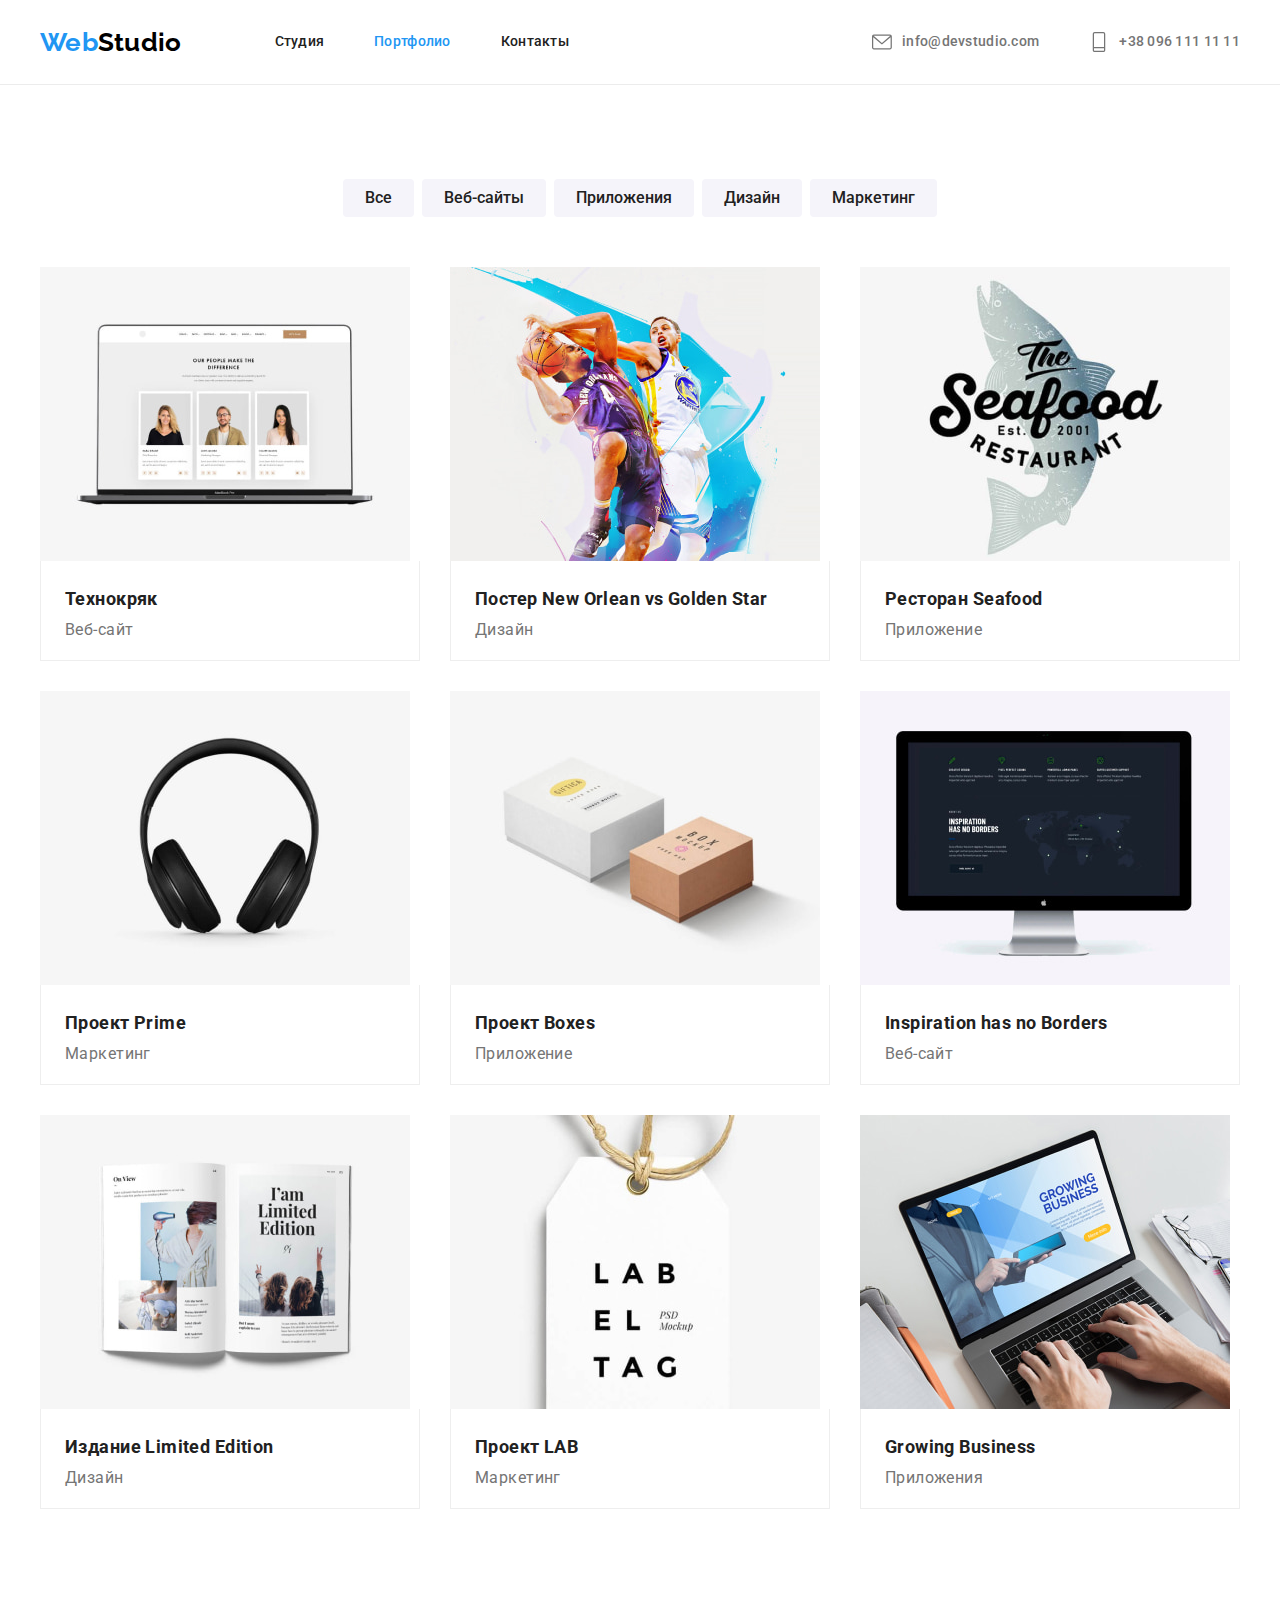
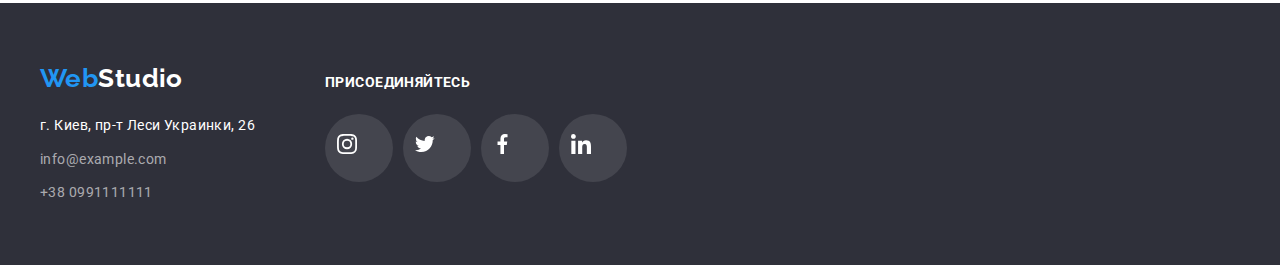
==== portfolio.html @ 500a4373 "Initial commit" ====
<!DOCTYPE html>
<html lang="ru">

<head>
  <meta charset="UTF-8" />
  <meta http-equiv="X-UA-Compatible" content="IE=edge" />
  <meta name="viewport" content="width=device-width, initial-scale=1.0" />
  <title>WebStudio</title>
  <link href="https://fonts.googleapis.com/css2?family=Raleway:wght@700&family=Roboto:wght@400;500;700;900&display=swap"
    rel="stylesheet" />
  <link rel="stylesheet" href="https://cdnjs.cloudflare.com/ajax/libs/modern-normalize/1.1.0/modern-normalize.min.css"
    integrity="sha512-wpPYUAdjBVSE4KJnH1VR1HeZfpl1ub8YT/NKx4PuQ5NmX2tKuGu6U/JRp5y+Y8XG2tV+wKQpNHVUX03MfMFn9Q=="
    crossorigin="anonymous" referrerpolicy="no-referrer" />
  <link rel="stylesheet" href="./css/styles.css" />
</head>

<body>
  <!--header-->
  <header class="header">
    <div class="container container-header">
      <a href="/" class="logo logo-header">Web<span class="logo-black">Studio</span></a>
      <nav>
        <ul class="header-list-nav list">
          <li class="item">
            <a class="link header-list-link" href="./index.html">Студия</a>
          </li>
          <li class="item">
            <a class="link header-list-link current" href="./portfolio.html">Портфолио</a>
          </li>
          <li class="item">
            <a class="link header-list-link" href="">Контакты</a>
          </li>
        </ul>
      </nav>
      <ul class="header-list-info list">
        <li class="item">
          <a href="mailto:info@devstudio.com" class="link header-list-link">
            <svg class="icon icon-info" width="16px" height="12px">
              <use href="./images/icons.svg#icon-envelope"></use>
            </svg>info@devstudio.com</a>
        </li>
        <li class="item">
          <a href="tel:+380961111111" class="link header-list-link">
            <svg class="icon icon-info" width="10px" height="16px">
              <use href="./images/icons.svg#icon-phone"></use>
            </svg>+38 096 111 11 11</a>
        </li>
      </ul>
    </div>
  </header>
  <!-- мейн -->
  <main>
    <section class="section">
      <div class="container">
        <h1 class="visually-hidden">Портфолио</h1>

        <ul class="list filter-list">
          <li class="filter-item">
            <button class="filter-button btn" type="button">Все</button>
          </li>
          <li class="filter-item">
            <button class="filter-button btn" type="button">Веб-сайты</button>
          </li>
          <li class="filter-item">
            <button class="filter-button btn" type="button">Приложения</button>
          </li>
          <li class="filter-item">
            <button class="filter-button btn" type="button">Дизайн</button>
          </li>
          <li class="filter-item">
            <button class="filter-button btn" type="button">Маркетинг</button>
          </li>
        </ul>

        <ul class="list card-set portfolio-list">
          <li class="portfolio-item">
            <a class="link portfolio-link" href="">
              <img width="370" height="294" src="./images/portfolio-1.jpg" alt="Веб-сайт Технокряк" />
              <div class="container-portfolio">
                <h2 class="portfolio-title">Технокряк</h2>
                <p class="portfolio-paragraph">Веб-сайт</p>
              </div>
            </a>
          </li>
          <li class="portfolio-item">
            <a class="link portfolio-link" href="">
              <img width="370" height="294" src="./images/portfolio-2.jpg" alt="Постер New Orlean vs Golden Star" />
              <div class="container-portfolio">
                <h2 class="portfolio-title">Постер New Orlean vs Golden Star</h2>
                <p class="portfolio-paragraph">Дизайн</p>
              </div>
            </a>
          </li>
          <li class="portfolio-item">
            <a class="link portfolio-link" href="">
              <img width="370" height="294" src="./images/portfolio-3.jpg" alt="Приложения ресторан Seafood" />
              <div class="container-portfolio">
                <h2 class="portfolio-title">Ресторан Seafood</h2>
                <p class="portfolio-paragraph">Приложение</p>
              </div>
            </a>
          </li>
          <li class="portfolio-item">
            <a class="link portfolio-link" href="">
              <img width="370" height="294" src="./images/portfolio-4.jpg" alt="Проект Prime" />
              <div class="container-portfolio">
                <h2 class="portfolio-title">Проект Prime</h2>
                <p class="portfolio-paragraph">Маркетинг</p>
              </div>
            </a>
          </li>
          <li class="portfolio-item">
            <a class="link portfolio-link" href="">
              <img width="370" height="294" src="./images/portfolio-5.jpg" alt="Приложения проект Boxes" />
              <div class="container-portfolio">
                <h2 class="portfolio-title">Проект Boxes</h2>
                <p class="portfolio-paragraph">Приложение</p>
              </div>
            </a>
          </li>
          <li class="portfolio-item">
            <a class="link portfolio-link" href="">
              <img width="370" height="294" src="./images/portfolio-6.jpg" alt="Веб-сайт Inspiration has no Borders" />
              <div class="container-portfolio">
                <h2 class="portfolio-title">Inspiration has no Borders</h2>
                <p class="portfolio-paragraph">Веб-сайт</p>
              </div>
            </a>
          </li>
          <li class="portfolio-item">
            <a class="link portfolio-link" href="">
              <img width="370" height="294" src="./images/portfolio-7.jpg" alt="Издание Limited Edition" />
              <div class="container-portfolio">
                <h2 class="portfolio-title">Издание Limited Edition</h2>
                <p class="portfolio-paragraph">Дизайн</p>
              </div>
            </a>
          </li>
          <li class="portfolio-item">
            <a class="link portfolio-link" href="">
              <img width="370" height="294" src="./images/portfolio-8.jpg" alt="Проект LAB" />
              <div class="container-portfolio">
                <h2 class="portfolio-title">Проект LAB</h2>
                <p class="portfolio-paragraph">Маркетинг</p>
              </div>
            </a>
          </li>
          <li class="portfolio-item">
            <a class="link portfolio-link" href="">
              <img width="370" height="294" src="./images/portfolio-9.jpg" alt="Приложения Growing Business" />
              <div class="container-portfolio">
                <h2 class="portfolio-title">Growing Business</h2>
                <p class="portfolio-paragraph">Приложения</p>
              </div>
            </a>
          </li>
        </ul>
      </div>
    </section>
  </main>
  <!-- Футер -->
  <footer class="footer">
    <div class="container">
      <ul class="list main-list-footer">
        <li>
          <a class="logo logo-footer" href="/">Web<span class="logo-white">Studio</span></a>
          <address class="footer-address">
            <ul class="list list-footer">
              <li class="item">
                <a class="link footer-link-map" href="https://goo.gl/maps/iJicYnpqkKLWsowK6" target="_blank"
                  rel="noopener noreferrer">г. Киев, пр-т Леси Украинки, 26</a>
              </li>
              <li class="item">
                <a class="link footer-link-info" href="mailto:info@example.com">info@example.com</a>
              </li>
              <li class="item">
                <a class="link footer-link-info" href="tel:+380991111111">+38 0991111111</a>
              </li>
            </ul>
          </address>
        </li>
        <li>
          <p class="footer-title-info">присоединяйтесь</p>
          <ul class="list list-social">
            <li>
              <a class="link-social" href=""><svg class="icon">
                  <use href="./images/icons.svg#icon-instagram"></use>
                </svg></a>
            </li>
            <li>
              <a class="link-social" href=""><svg class="icon">
                  <use href="./images/icons.svg#icon-twitter"></use>
                </svg></a>
            </li>
            <li>
              <a class="link-social" href=""><svg class="icon">
                  <use href="./images/icons.svg#icon-facebook"></use>
                </svg></a>
            </li>
            <li>
              <a class="link-social" href=""><svg class="icon">
                  <use href="./images/icons.svg#icon-linkedin"></use>
                </svg></a>
            </li>
          </ul>
        </li>
      </ul>
    </div>
  </footer>
</body>

</html>
---- css/styles.css ----
/*Всі коліри тексту 1-ого макету: 
1. #212121 (black)
2. #2196F3 (blue)
3. #FFFFFF (white)
4. #757575 (gray)*/
:root {
  --brand-color-1: #212121;
  --brand-color-2: #2196f3;
  --primary-bg-color: #ffffff;
  --secondary-bg-color: #2f303a;
  --tertiary-bg-color: #f5f4fa;
  --paragraph-color: #757575;
  --icons-color: #afb1b8;
}
.list {
  margin: 0;
  padding: 0;
  list-style: none;
}
h1,
h2,
h3,
h4,
h5,
h6,
p,
ul {
  margin: 0;
}

body {
  color: var(--paragraph-color);
  font-family: Roboto, sans-serif;
  font-size: 14px;
  line-height: 1.75;
  letter-spacing: 0.03em;
  margin: 0;
}
/* header */
.logo {
  color: var(--brand-color-2);
  text-decoration: none;
  font-family: 'Raleway';
  font-weight: 700;
  font-size: 26px;
  line-height: 1.19;
}
.logo-header {
  margin-right: 93px;
}
.logo-black {
  color: #000000;
}
.header-link-logo-text,
.footer-link-logo-text {
  color: var(--brand-color-2);
  font-family: Raleway sans-serif;
}

.header {
  font-weight: 500;
  line-height: 1.14;
  letter-spacing: 0.02em;
  border-bottom: 1px solid #ececec;
}
.link {
  text-decoration: none;
  color: currentColor;
}
.header-list-link:hover,
.header-list-link:focus,
.header-info-link:hover,
.header-info-link:focus {
  color: var(--brand-color-2);
}
.header-list-nav {
  color: var(--brand-color-1);
}
.header-list-link.current {
  color: var(--brand-color-2);
}

/* hero */
.hero {
  background-color: rgba(196, 196, 196, 1);
  text-align: center;

  padding: 200px 0;
}
.overlay {
  max-width: 1600px;

  background-image: linear-gradient(to right, rgba(47, 48, 58, 0.4), rgba(47, 48, 58, 0.4)),
    url(../images/bg-hero.jpg);
  background-repeat: no-repeat;
  background-position: center;
  background-size: cover;
  margin-right: auto;
  margin-left: auto;
}
.hero-title {
  color: rgba(255, 255, 255, 1);
  font-weight: 900;
  font-size: 44px;
  line-height: 1.36;
  text-transform: uppercase;

  width: 696px;
  margin-bottom: 40px;
  margin-left: auto;
  margin-right: auto;
  letter-spacing: 0.06em;
}
.hero-button {
  color: var(--primary-bg-color);
  background-color: var(--brand-color-2);
  border: 0ch;
  font-weight: 700;
  font-size: 16px;
  line-height: 1.875;
  margin-left: auto;
  margin-right: auto;
  border-radius: 4px;
  padding: 10px 32px;
}
.hero-button:hover,
.hero-button:focus {
  background-color: #188ce8;
}
/* feature */
.feature-title {
  font-weight: 700;
  font-size: 14px;
  text-transform: uppercase;
  color: var(--brand-color-1);
  margin-bottom: 10px;
}

/* about-us */
.section-title {
  font-weight: 700;
  font-size: 36px;
  line-height: 1.16;
  color: var(--brand-color-1);
}
/* our team */
.team {
  background-color: var(--tertiary-bg-color);
}
.team-names {
  font-weight: 500;
  font-size: 16px;
  line-height: 1.18;
  color: var(--brand-color-1);
}
.team-paragraph,
.portfolio-paragraph {
  font-size: 16px;
  line-height: 1.18;
}
/* footer */
.footer {
  background-color: var(--secondary-bg-color);
  padding: 60px 0;
}
.logo-white {
  color: var(--primary-bg-color);
}
.footer-link-map {
  color: var(--primary-bg-color);
}
.footer-link-info {
  color: rgba(255, 255, 255, 0.6);
}
.footer-address {
  font-style: inherit;
}
/* Для кнопок у портфоліо */
.filter-button {
  color: var(--brand-color-1);
  background-color: var(--tertiary-bg-color);
  border: none;
  font-weight: 500;
  font-size: 16px;
  line-height: 1.62;
}
.filter-button:hover,
.filter-button:focus {
  color: var(--primary-bg-color);
  background-color: var(--brand-color-2);
}
/* Для постерів у портфоліо */
.portfolio-link {
  display: flex;
  flex-direction: column;
}
.portfolio-title {
  color: var(--brand-color-1);
  font-weight: 700;
  font-size: 18px;
  line-height: 2;
  margin-bottom: 4px;
}
.btn {
  cursor: pointer;
  font-family: inherit;
  display: flex;
}
/* hw-03 */
.visually-hidden {
  position: absolute;
  width: 1px;
  height: 1px;
  margin: -1px;
  border: 0;
  padding: 0;

  white-space: nowrap;
  clip-path: inset(100%);
  clip: rect(0 0 0 0);
  overflow: hidden;
}
.header-list-nav,
.header-list-info {
  display: flex;
}
.header-list-nav {
  gap: 50px;
}
.container-header {
  display: flex;
  align-items: center;
}
.header-list-info .item:not(:last-child) {
  margin-right: 50px;
}

.container {
  width: 1200px;
  padding-left: 15px;
  padding-right: 15px;
  margin-left: auto;
  margin-right: auto;
}
.header-list-link {
  display: inline-flex;
  align-items: center;
  padding: 32px 0;
}
.section {
  padding-bottom: 94px;
  padding-top: 94px;
}
img {
  display: block;
}
.feature-list .item {
  width: calc((100% - 90px) / 4);
}
.feature-list .item:last-child {
  margin-right: 0;
}

.filter-item:not(:last-child) {
  margin-right: 8px;
}
.filter-button {
  border-radius: 4px;
  padding: 6px 22px;
}

.container-portfolio {
  border: 1px solid #eeeeee;
  border-top: 0;
  padding: 20px 24px;
}
.container-filter {
  display: flex;
}
.filter-list {
  display: flex;
  margin-bottom: 50px;
  justify-content: center;
}

.container-flex {
  display: flex;
}
.section-title {
  margin-bottom: 50px;
  text-align: center;
}
.feature {
  padding-bottom: 0;
}

.container-team {
  background: #ffffff;
  text-align: center;
  padding-bottom: 30px;
  padding-top: 30px;
  border-radius: 0px 0px 4px 4px;

  box-shadow: 0px 1px 3px rgba(0, 0, 0, 0.12), 0px 1px 1px rgba(0, 0, 0, 0.14),
    0px 2px 1px rgba(0, 0, 0, 0.2);
}
.team-names {
  margin-bottom: 10px;
}
.logo-footer {
  margin-bottom: 20px;
  display: inline-block;
}
.list-footer {
  display: flex;
  flex-direction: column;
}
.list-footer .item:not(:last-child) {
  margin-bottom: 9px;
}

.header-list-info {
  margin-left: auto;
}
.card-set {
  display: flex;
  gap: 30px;
  flex-wrap: wrap;
}
.list-about .item {
  width: calc((100% - 60px) / 3);
}
.list-team .item {
  width: calc((100% - 90px) / 4);
}
.portfolio-list .portfolio-item {
  width: calc((100% - 60px) / 3);
}
.clients {
  background-color: var(--primary-bg-color);
}

.clients-title {
  color: var(--brand-color-1);
  font-weight: 700;
  font-size: 36px;
  line-height: 1.16;
  text-align: center;
  margin-bottom: 50px;
}
.icon {
  width: 20px;
  height: 20px;
}
.icon-info {
  margin-right: 10px;
  fill: currentColor;
}

.icon-feature {
  width: 70px;
  height: 70px;
  padding: 0;
  align-items: center;
}
.container-icons {
  display: flex;
  justify-content: center;
  align-items: center;
  background-color: var(--tertiary-bg-color);
  padding: 25px;
  margin-bottom: 30px;
  max-height: 120px;
}

.link-social:hover .icon,
.link-social:focus .icon {
  fill: var(--primary-bg-color);
}

.list-social {
  display: flex;
  flex-wrap: wrap;
  justify-content: center;
  gap: 10px;
}
.team-paragraph {
  margin-bottom: 16px;
}

.link-social {
  display: block;
  width: 44px;
  height: 44px;
  align-items: center;
  align-content: center;
  border-radius: 50%;
  padding: 12px;
  fill: var(--icons-color);
}
.clients-icon {
  width: 106px;
  height: 60px;
  fill: #afb1b8;
}

.card-set .clients-item {
  width: calc((100% - 150px) / 6);
}
.link-clients:hover,
.link-clients:focus {
  border: 1px solid #2196f3;
}
.link-clients:hover .clients-icon,
.link-clients:focus .clients-icon {
  fill: var(--brand-color-2);
}
.link-clients {
  display: flex;
  justify-content: center;
  align-items: center;
  padding: 16px 32px;
  border: 1px solid #afb1b8;
  border-radius: 4px;
}

.main-list-footer {
  display: flex;
  flex-wrap: wrap;
  gap: 70px;
  align-items: baseline;
}
.footer-title-info {
  margin-bottom: 20px;
  font-weight: 700;
  text-transform: uppercase;

  color: #ffffff;
}

.portfolio-link:hover,
.portfolio-link:focus {
  box-shadow: 0px 1px 1px rgba(0, 0, 0, 0.12), 0px 4px 4px rgba(0, 0, 0, 0.06),
    1px 4px 6px rgba(0, 0, 0, 0.16);
}

.footer .link-social {
  background-color: #ffffff1a;
  fill: var(--primary-bg-color);
}
.link-social:hover,
.link-social:focus {
  background-color: var(--brand-color-2);
}
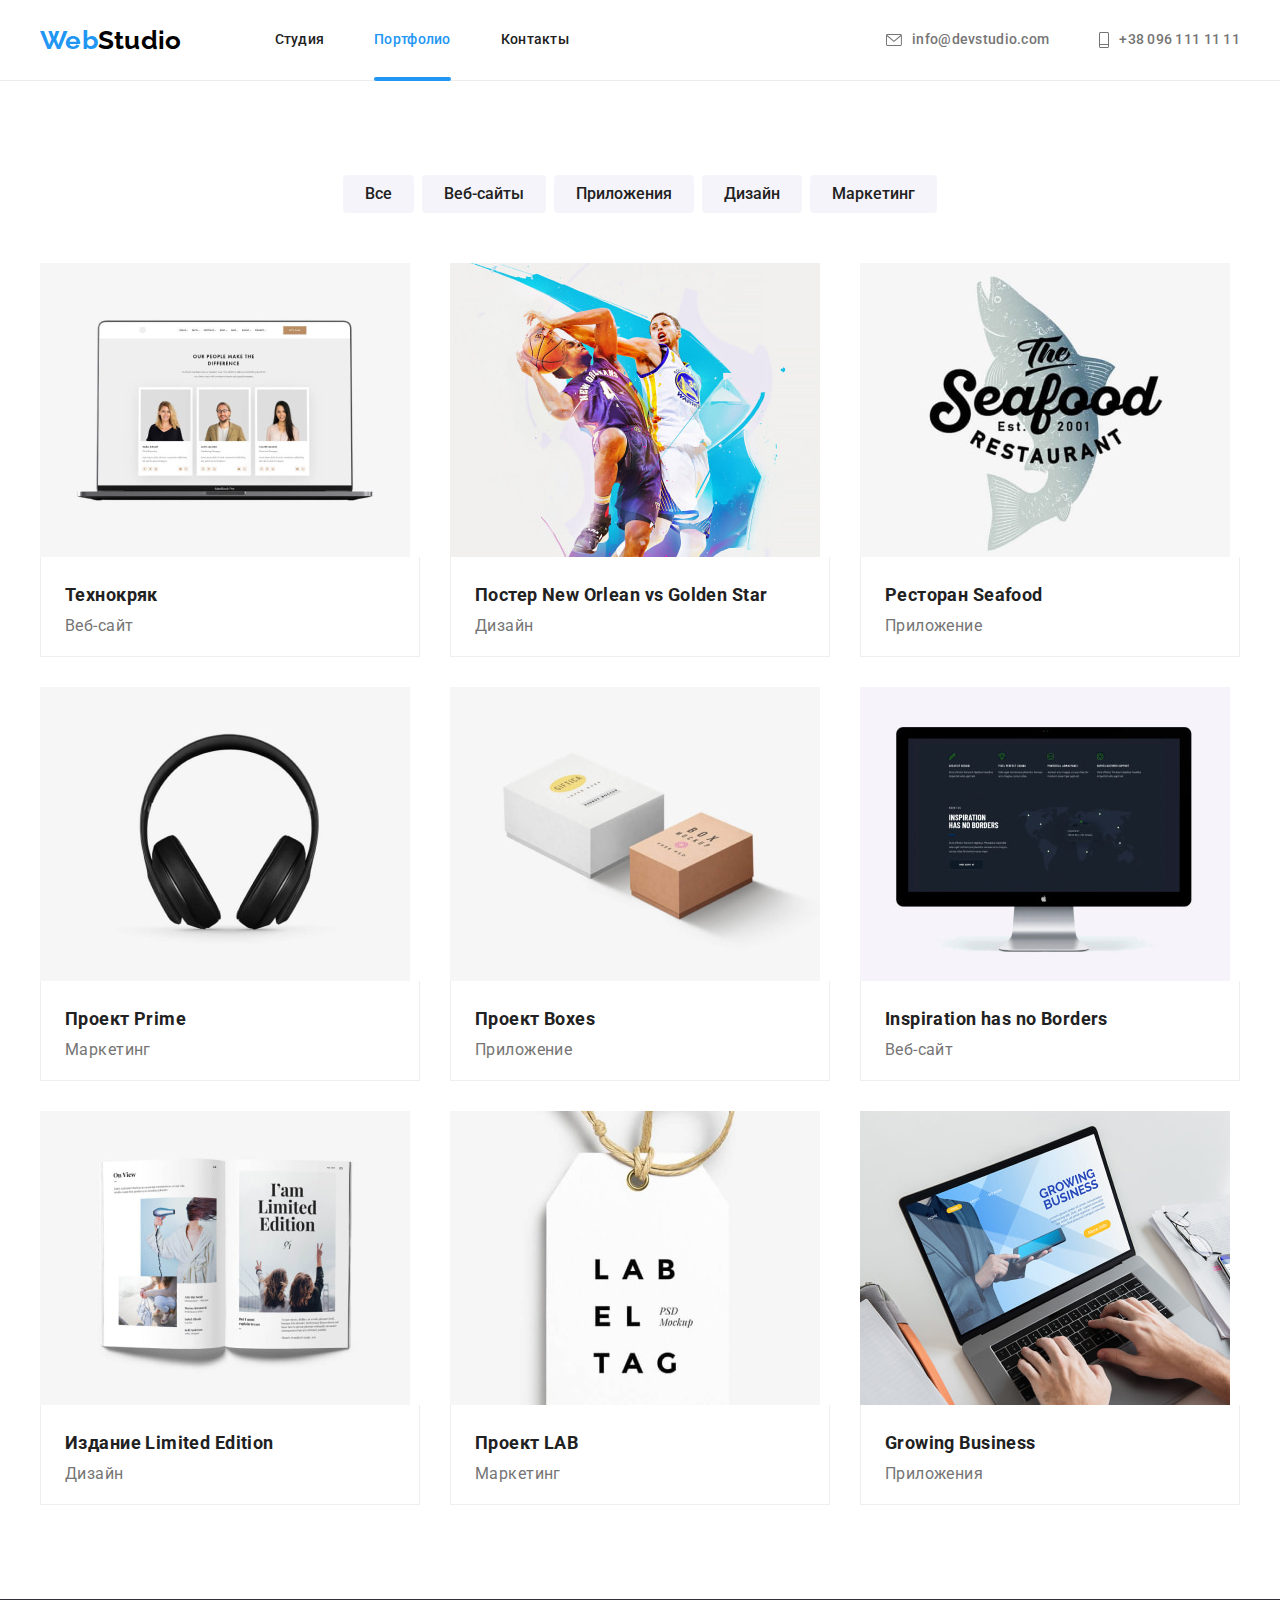
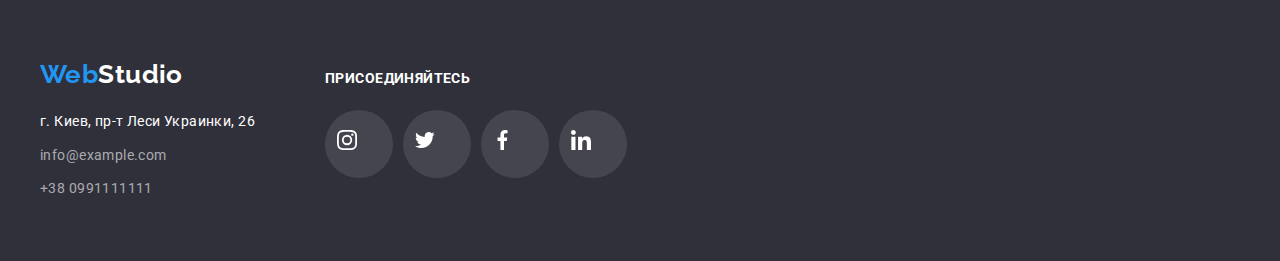
==== commit 1d1d08f9: "update" ====
--- a/portfolio.html
+++ b/portfolio.html
@@ -35,13 +35,15 @@
       <ul class="header-list-info list">
         <li class="item">
           <a href="mailto:info@devstudio.com" class="link header-list-link">
-            <svg class="icon icon-info" width="16px" height="12px">
-              <use href="./images/icons.svg#icon-envelope"></use>
+            <svg class="icon-info" width="16" height="12">
+              <use href="./images/icons.svg#icon-envelope">
+
+              </use>
             </svg>info@devstudio.com</a>
         </li>
         <li class="item">
           <a href="tel:+380961111111" class="link header-list-link">
-            <svg class="icon icon-info" width="10px" height="16px">
+            <svg class="icon-info" width="10" height="16">
               <use href="./images/icons.svg#icon-phone"></use>
             </svg>+38 096 111 11 11</a>
         </li>
@@ -75,7 +77,17 @@
         <ul class="list card-set portfolio-list">
           <li class="portfolio-item">
             <a class="link portfolio-link" href="">
-              <img width="370" height="294" src="./images/portfolio-1.jpg" alt="Веб-сайт Технокряк" />
+
+              <div class="overflow-container">
+                <img width="370" height="294" src="./images/portfolio-1.jpg" alt="Веб-сайт Технокряк" />
+                <div class="scroll-container">
+                  <p class="article-overflow">Ресурс пропонує комплексні пропозиції з різним рівнем функціоналу та
+                    сервісів.
+                    Все це дозволить
+                    відвідувачу отримати
+                    вичерпні відомості про компанію чи приватну особу.</p>
+                </div>
+              </div>
               <div class="container-portfolio">
                 <h2 class="portfolio-title">Технокряк</h2>
                 <p class="portfolio-paragraph">Веб-сайт</p>
@@ -84,7 +96,16 @@
           </li>
           <li class="portfolio-item">
             <a class="link portfolio-link" href="">
-              <img width="370" height="294" src="./images/portfolio-2.jpg" alt="Постер New Orlean vs Golden Star" />
+              <div class="overflow-container"><img width="370" height="294" src="./images/portfolio-2.jpg"
+                  alt="Постер New Orlean vs Golden Star" />
+                <div class="scroll-container">
+                  <p class="article-overflow">Ресурс пропонує комплексні пропозиції з різним рівнем функціоналу та
+                    сервісів.
+                    Все це дозволить
+                    відвідувачу отримати
+                    вичерпні відомості про компанію чи приватну особу.</p>
+                </div>
+              </div>
               <div class="container-portfolio">
                 <h2 class="portfolio-title">Постер New Orlean vs Golden Star</h2>
                 <p class="portfolio-paragraph">Дизайн</p>
@@ -93,7 +114,16 @@
           </li>
           <li class="portfolio-item">
             <a class="link portfolio-link" href="">
-              <img width="370" height="294" src="./images/portfolio-3.jpg" alt="Приложения ресторан Seafood" />
+              <div class="overflow-container"><img width="370" height="294" src="./images/portfolio-3.jpg"
+                  alt="Приложения ресторан Seafood" />
+                <div class="scroll-container">
+                  <p class="article-overflow">Ресурс пропонує комплексні пропозиції з різним рівнем функціоналу та
+                    сервісів.
+                    Все це дозволить
+                    відвідувачу отримати
+                    вичерпні відомості про компанію чи приватну особу.</p>
+                </div>
+              </div>
               <div class="container-portfolio">
                 <h2 class="portfolio-title">Ресторан Seafood</h2>
                 <p class="portfolio-paragraph">Приложение</p>
@@ -102,7 +132,16 @@
           </li>
           <li class="portfolio-item">
             <a class="link portfolio-link" href="">
-              <img width="370" height="294" src="./images/portfolio-4.jpg" alt="Проект Prime" />
+              <div class="overflow-container"><img width="370" height="294" src="./images/portfolio-4.jpg"
+                  alt="Проект Prime" />
+                <div class="scroll-container">
+                  <p class="article-overflow">Ресурс пропонує комплексні пропозиції з різним рівнем функціоналу та
+                    сервісів.
+                    Все це дозволить
+                    відвідувачу отримати
+                    вичерпні відомості про компанію чи приватну особу.</p>
+                </div>
+              </div>
               <div class="container-portfolio">
                 <h2 class="portfolio-title">Проект Prime</h2>
                 <p class="portfolio-paragraph">Маркетинг</p>
@@ -111,7 +150,16 @@
           </li>
           <li class="portfolio-item">
             <a class="link portfolio-link" href="">
-              <img width="370" height="294" src="./images/portfolio-5.jpg" alt="Приложения проект Boxes" />
+              <div class="overflow-container"><img width="370" height="294" src="./images/portfolio-5.jpg"
+                  alt="Приложения проект Boxes" />
+                <div class="scroll-container">
+                  <p class="article-overflow">Ресурс пропонує комплексні пропозиції з різним рівнем функціоналу та
+                    сервісів.
+                    Все це дозволить
+                    відвідувачу отримати
+                    вичерпні відомості про компанію чи приватну особу.</p>
+                </div>
+              </div>
               <div class="container-portfolio">
                 <h2 class="portfolio-title">Проект Boxes</h2>
                 <p class="portfolio-paragraph">Приложение</p>
@@ -120,7 +168,16 @@
           </li>
           <li class="portfolio-item">
             <a class="link portfolio-link" href="">
-              <img width="370" height="294" src="./images/portfolio-6.jpg" alt="Веб-сайт Inspiration has no Borders" />
+              <div class="overflow-container"><img width="370" height="294" src="./images/portfolio-6.jpg"
+                  alt="Веб-сайт Inspiration has no Borders" />
+                <div class="scroll-container">
+                  <p class="article-overflow">Ресурс пропонує комплексні пропозиції з різним рівнем функціоналу та
+                    сервісів.
+                    Все це дозволить
+                    відвідувачу отримати
+                    вичерпні відомості про компанію чи приватну особу.</p>
+                </div>
+              </div>
               <div class="container-portfolio">
                 <h2 class="portfolio-title">Inspiration has no Borders</h2>
                 <p class="portfolio-paragraph">Веб-сайт</p>
@@ -129,7 +186,16 @@
           </li>
           <li class="portfolio-item">
             <a class="link portfolio-link" href="">
-              <img width="370" height="294" src="./images/portfolio-7.jpg" alt="Издание Limited Edition" />
+              <div class="overflow-container"><img width="370" height="294" src="./images/portfolio-7.jpg"
+                  alt="Издание Limited Edition" />
+                <div class="scroll-container">
+                  <p class="article-overflow">Ресурс пропонує комплексні пропозиції з різним рівнем функціоналу та
+                    сервісів.
+                    Все це дозволить
+                    відвідувачу отримати
+                    вичерпні відомості про компанію чи приватну особу.</p>
+                </div>
+              </div>
               <div class="container-portfolio">
                 <h2 class="portfolio-title">Издание Limited Edition</h2>
                 <p class="portfolio-paragraph">Дизайн</p>
@@ -138,7 +204,16 @@
           </li>
           <li class="portfolio-item">
             <a class="link portfolio-link" href="">
-              <img width="370" height="294" src="./images/portfolio-8.jpg" alt="Проект LAB" />
+              <div class="overflow-container"><img width="370" height="294" src="./images/portfolio-8.jpg"
+                  alt="Проект LAB" />
+                <div class="scroll-container">
+                  <p class="article-overflow">Ресурс пропонує комплексні пропозиції з різним рівнем функціоналу та
+                    сервісів.
+                    Все це дозволить
+                    відвідувачу отримати
+                    вичерпні відомості про компанію чи приватну особу.</p>
+                </div>
+              </div>
               <div class="container-portfolio">
                 <h2 class="portfolio-title">Проект LAB</h2>
                 <p class="portfolio-paragraph">Маркетинг</p>
@@ -147,7 +222,16 @@
           </li>
           <li class="portfolio-item">
             <a class="link portfolio-link" href="">
-              <img width="370" height="294" src="./images/portfolio-9.jpg" alt="Приложения Growing Business" />
+              <div class="overflow-container"><img width="370" height="294" src="./images/portfolio-9.jpg"
+                  alt="Приложения Growing Business" />
+                <div class="scroll-container">
+                  <p class="article-overflow">Ресурс пропонує комплексні пропозиції з різним рівнем функціоналу та
+                    сервісів.
+                    Все це дозволить
+                    відвідувачу отримати
+                    вичерпні відомості про компанію чи приватну особу.</p>
+                </div>
+              </div>
               <div class="container-portfolio">
                 <h2 class="portfolio-title">Growing Business</h2>
                 <p class="portfolio-paragraph">Приложения</p>
--- a/css/styles.css
+++ b/css/styles.css
@@ -58,11 +58,13 @@
 }
 
 .header {
+  padding: 0;
   font-weight: 500;
   line-height: 1.14;
   letter-spacing: 0.02em;
   border-bottom: 1px solid #ececec;
 }
+
 .link {
   text-decoration: none;
   color: currentColor;
@@ -71,12 +73,14 @@
 .header-list-link:focus,
 .header-info-link:hover,
 .header-info-link:focus {
+  transition: color 250ms cubic-bezier(0.4, 0, 0.2, 1);
   color: var(--brand-color-2);
 }
 .header-list-nav {
   color: var(--brand-color-1);
 }
 .header-list-link.current {
+  position: relative;
   color: var(--brand-color-2);
 }
 
@@ -126,6 +130,7 @@
 .hero-button:hover,
 .hero-button:focus {
   background-color: #188ce8;
+  transition: background-color 250ms cubic-bezier(0.4, 0, 0.2, 1);
 }
 /* feature */
 .feature-title {
@@ -186,6 +191,8 @@
 }
 .filter-button:hover,
 .filter-button:focus {
+  transition: color 250ms cubic-bezier(0.4, 0, 0.2, 1),
+    background-color 250ms cubic-bezier(0.4, 0, 0.2, 1);
   color: var(--primary-bg-color);
   background-color: var(--brand-color-2);
 }
@@ -320,6 +327,7 @@
 }
 
 .header-list-info {
+  max-height: 80px;
   margin-left: auto;
 }
 .card-set {
@@ -329,6 +337,7 @@
 }
 .list-about .item {
   width: calc((100% - 60px) / 3);
+  position: relative;
 }
 .list-team .item {
   width: calc((100% - 90px) / 4);
@@ -376,6 +385,7 @@
 .link-social:hover .icon,
 .link-social:focus .icon {
   fill: var(--primary-bg-color);
+  transition: fill 250ms cubic-bezier(0.4, 0, 0.2, 1);
 }
 
 .list-social {
@@ -410,10 +420,12 @@
 .link-clients:hover,
 .link-clients:focus {
   border: 1px solid #2196f3;
+  transition: border 250ms cubic-bezier(0.4, 0, 0.2, 1);
 }
 .link-clients:hover .clients-icon,
 .link-clients:focus .clients-icon {
   fill: var(--brand-color-2);
+  transition: fill 250ms cubic-bezier(0.4, 0, 0.2, 1);
 }
 .link-clients {
   display: flex;
@@ -440,6 +452,7 @@
 
 .portfolio-link:hover,
 .portfolio-link:focus {
+  transition: box-shadow 250ms cubic-bezier(0.4, 0, 0.2, 1);
   box-shadow: 0px 1px 1px rgba(0, 0, 0, 0.12), 0px 4px 4px rgba(0, 0, 0, 0.06),
     1px 4px 6px rgba(0, 0, 0, 0.16);
 }
@@ -450,5 +463,62 @@
 }
 .link-social:hover,
 .link-social:focus {
+  transition: background-color 250ms cubic-bezier(0.4, 0, 0.2, 1);
   background-color: var(--brand-color-2);
 }
+.container-about {
+  position: absolute;
+  background-color: #2f303acc;
+  width: 100%;
+  bottom: 0;
+  left: 0;
+  display: flex;
+  align-items: center;
+  justify-content: center;
+  padding-top: 27px;
+  padding-bottom: 27px;
+}
+.item-title {
+  color: var(--primary-bg-color);
+  text-transform: uppercase;
+  font-weight: 700;
+  font-size: 14px;
+  line-height: 1.75;
+}
+.header-list-link.current::after {
+  position: absolute;
+  content: '';
+  width: 100%;
+  height: 4px;
+  background-color: var(--brand-color-2);
+  bottom: -1px;
+  left: 0;
+  border-radius: 2px;
+}
+.overflow-container {
+  position: relative;
+  overflow: hidden;
+}
+.article-overflow {
+  color: var(--primary-bg-color);
+
+  font-size: 18px;
+  line-height: 1.55;
+}
+.scroll-container {
+  display: flex;
+  align-items: center;
+  justify-content: center;
+  background-color: #2196f3e5;
+  position: absolute;
+  top: 0;
+  height: 100%;
+  padding: 63px 24px;
+  transform: translateY(100%);
+  transition: transform 250ms cubic-bezier(0.4, 0, 0.2, 1);
+}
+.portfolio-link:hover .scroll-container,
+.portfolio-link:focus .scroll-container {
+  transform: translateY(0);
+  transition: transform 250ms cubic-bezier(0.4, 0, 0.2, 1);
+}
